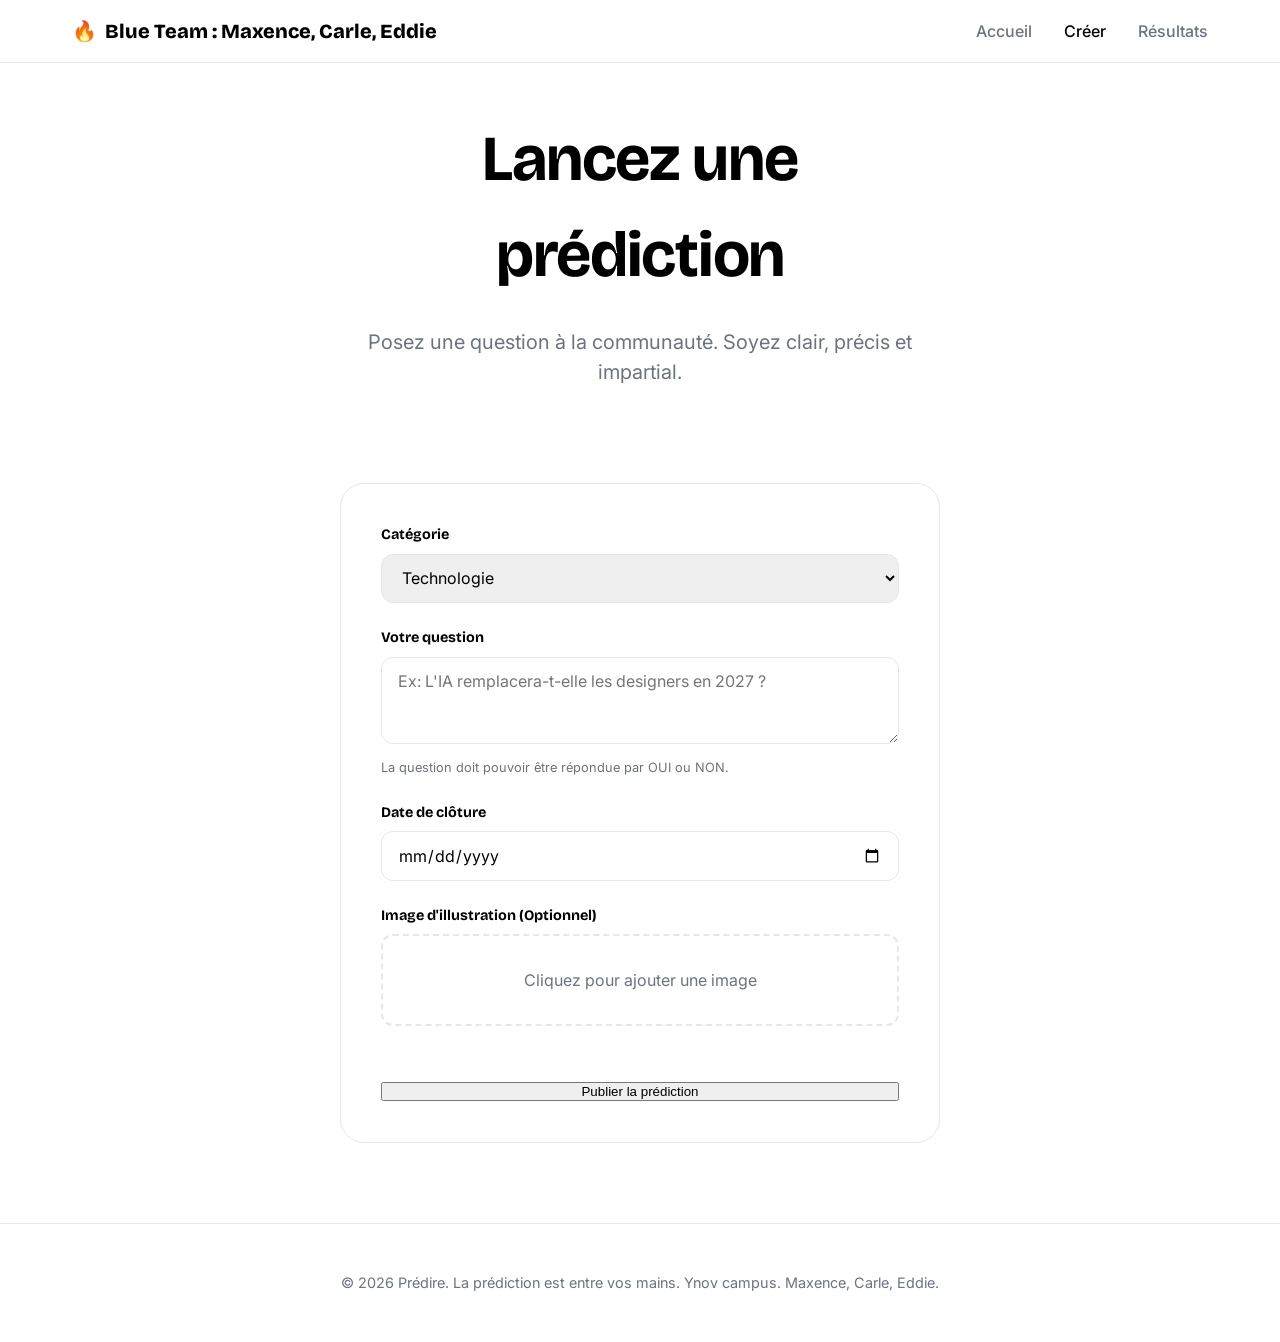
==== PageCréer.html @ 03eb4b32 "g h" ====
<!DOCTYPE html>
<html lang="fr">

<head>
    <meta charset="UTF-8">
    <meta name="viewport" content="width=device-width, initial-scale=1.0">
    <title>Créer une Prédiction | Blue Team</title>
    <link rel="stylesheet" href="style.css">
    <link rel="stylesheet" href="PageCréer.css">
</head>

<body>

    <header class="header">
        <div class="header-container">
            <a href="index.html" class="logo">
                <div class="logo-icon">🔥</div>
                <span class="logo-text">Blue Team : Maxence, Carle, Eddie</span>
            </a>
            <nav class="nav">
                <a href="index.html" class="nav-link">Accueil</a>
                <a href="PageCréer.html" class="nav-link active">Créer</a>
                <a href="#" class="nav-link">Résultats</a>
            </nav>
        </div>
    </header>

    <main class="container">
        <div class="create-wrapper">
            <div class="hero" style="padding: 3rem 0;">
                <h1>Lancez une prédiction</h1>
                <p>Posez une question à la communauté. Soyez clair, précis et impartial.</p>
            </div>

            <form class="create-form">
                <div class="form-group">
                    <label for="category">Catégorie</label>
                    <select id="category" class="form-input">
                        <option value="Technologie">Technologie</option>
                        <option value="Sport">Sport</option>
                        <option value="Culture">Culture</option>
                        <option value="Température">Température</option>
                        <option value="Science">Science</option>
                        <option value="Politique">Politique</option>
                        <option value="Jeux">Jeux</option>
                        <option value="Universitaire">Universitaire</option>
                    </select>
                </div>

                <div class="form-group">
                    <label for="question">Votre question</label>
                    <textarea id="question" class="form-input"
                        placeholder="Ex: L'IA remplacera-t-elle les designers en 2027 ?" rows="3"></textarea>
                    <small>La question doit pouvoir être répondue par OUI ou NON.</small>
                </div>

                <div class="form-group">
                    <label for="date">Date de clôture</label>
                    <input type="date" id="date" class="form-input">
                </div>

                <div class="form-group">
                    <label>Image d'illustration (Optionnel)</label>
                    <div class="file-upload">
                        <span>Cliquez pour ajouter une image</span>
                    </div>
                </div>

                <button type="submit" class="button" style="width: 100%; margin-top: 2rem;">Publier la
                    prédiction</button>
            </form>
        </div>
    </main>

    <footer class="main-footer">
        © 2026 Prédire. La prédiction est entre vos mains. Ynov campus. Maxence, Carle, Eddie.
    </footer>

</body>

</html>
---- style.css ----
@import url('https://fonts.googleapis.com/css2?family=Bricolage+Grotesque:opsz,wght@12..96,200..800&family=Inter:ital,opsz,wght@0,14..32,100..900;1,14..32,100..900&display=swap');

:root {
    --bg-primary: #ffffff;
    --bg-secondary: #f9fafb;
    --text-primary: #000000;
    --text-secondary: #6b7280;
    --accent: #6ee881;
    --accent-hover: #5cd66e;
    --danger: #ef4444;
    --border: #e5e7eb;
    --card-shadow: 0 1px 3px rgba(0, 0, 0, 0.1), 0 1px 2px rgba(0, 0, 0, 0.06);
    --font-heading: 'Bricolage Grotesque', sans-serif;
    --font-body: 'Inter', sans-serif;
}

* {
    margin: 0;
    padding: 0;
    box-sizing: border-box;
}

body {
    font-family: var(--font-body);
    background-color: var(--bg-primary);
    color: var(--text-primary);
    line-height: 1.5;
    -webkit-font-smoothing: antialiased;
}

.container {
    max-width: 1200px;
    margin: 0 auto;
    padding: 0 2rem;
}

/* Header */
.header {
    border-bottom: 1px solid var(--border);
    padding: 1rem 0;
    position: sticky;
    top: 0;
    background: rgba(255, 255, 255, 0.8);
    backdrop-filter: blur(10px);
    z-index: 100;
}

.header-container {
    max-width: 1200px;
    margin: 0 auto;
    padding: 0 2rem;
    display: flex;
    justify-content: space-between;
    align-items: center;
}

.logo {
    display: flex;
    align-items: center;
    gap: 0.5rem;
    text-decoration: none;
    color: var(--text-primary);
    font-weight: 800;
    font-size: 1.25rem;
    font-family: var(--font-heading);
}

.nav {
    display: flex;
    gap: 2rem;
}

.nav-link {
    text-decoration: none;
    color: var(--text-secondary);
    font-weight: 500;
    transition: color 0.2s;
}

.nav-link:hover,
.nav-link.active {
    color: var(--text-primary);
}

/* Hero Section */
.hero {
    padding: 5rem 0 3rem;
    text-align: center;
}

.hero h1 {
    font-family: var(--font-heading);
    font-size: 4rem;
    letter-spacing: -0.02em;
    margin-bottom: 1.5rem;
    font-weight: 700;
}

.hero p {
    color: var(--text-secondary);
    font-size: 1.25rem;
    max-width: 600px;
    margin: 0 auto 3rem;
}

.stats-grid {
    display: flex;
    justify-content: center;
    gap: 4rem;
}

.stat-card {
    display: flex;
    flex-direction: column;
}

.stat-number {
    font-size: 2.5rem;
    font-weight: 700;
    font-family: var(--font-heading);
}

.stat-label {
    color: var(--text-secondary);
    text-transform: uppercase;
    font-size: 0.75rem;
    letter-spacing: 0.05em;
    font-weight: 600;
}

/* Filters */
.filters {
    display: flex;
    justify-content: center;
    gap: 0.75rem;
    margin-bottom: 4rem;
    flex-wrap: wrap;
}

.filter-btn {
    background: white;
    border: 1px solid var(--border);
    padding: 0.6rem 1.2rem;
    border-radius: 100px;
    font-weight: 600;
    font-size: 0.9rem;
    cursor: pointer;
    transition: all 0.2s;
    color: #000000;
    /* Texte noir */
}

.filter-btn:hover {
    background: var(--bg-secondary);
    border-color: var(--text-primary);
}

.filter-btn.active {
    background: var(--text-primary);
    color: white !important;
    border-color: var(--text-primary);
}

/* Poll Cards */
.poll-grid {
    display: grid;
    grid-template-columns: repeat(auto-fit, minmax(350px, 1fr));
    gap: 2rem;
    padding-bottom: 5rem;
}

.poll-card {
    background: white;
    padding: 2.5rem;
    border-radius: 1.5rem;
    border: 1px solid var(--border);
    transition: transform 0.2s, box-shadow 0.2s;
}

.poll-card:hover {
    transform: translateY(-4px);
    box-shadow: 0 10px 15px -3px rgba(0, 0, 0, 0.1);
}

.poll-category {
    font-size: 0.75rem;
    font-weight: 700;
    letter-spacing: 0.1em;
    color: var(--text-secondary);
    margin-bottom: 1rem;
}

.poll-question {
    font-family: var(--font-heading);
    font-size: 1.5rem;
    margin-bottom: 2rem;
    line-height: 1.2;
}

.poll-actions {
    display: flex;
    gap: 1rem;
    margin-bottom: 2.5rem;
}

.vote-btn {
    flex: 1;
    padding: 1rem;
    border: 1px solid var(--border);
    border-radius: 0.75rem;
    font-weight: 700;
    font-size: 1rem;
    cursor: pointer;
    transition: all 0.2s;
}

.vote-btn.yes {
    background: var(--accent);
    border-color: var(--accent);
    color: var(--text-primary);
}

.vote-btn.yes:hover {
    background: var(--accent-hover);
}

.vote-btn.no {
    background: white;
    color: var(--text-primary);
}

.vote-btn.no:hover {
    background: var(--bg-secondary);
}

/* Progress Section */
.progress-section {
    margin-bottom: 1.5rem;
}

.progress-labels {
    display: flex;
    justify-content: space-between;
    font-size: 0.85rem;
    font-weight: 700;
    margin-bottom: 0.75rem;
}

.oui-label {
    color: var(--text-primary);
}

.non-label {
    color: var(--text-secondary);
}

.progress-bar-wrap {
    height: 10px;
    background: #f3f4f6;
    border-radius: 10px;
    display: flex;
    overflow: hidden;
}

.progress-fill-yes {
    background: var(--accent);
    height: 100%;
}

.progress-fill-no {
    background: #e5e7eb;
    height: 100%;
}

.poll-footer {
    display: flex;
    justify-content: space-between;
    font-size: 0.75rem;
    color: var(--text-secondary);
    padding-top: 1.5rem;
    border-top: 1px solid var(--border);
}

.main-footer {
    padding: 3rem;
    text-align: center;
    border-top: 1px solid var(--border);
    color: var(--text-secondary);
    font-size: 0.9rem;
}

/* Responsive */
@media (max-width: 768px) {
    .hero h1 {
        font-size: 2.5rem;
    }

    .stats-grid {
        gap: 2rem;
        flex-direction: column;
    }

    .nav {
        display: none;
    }
}
---- PageCréer.css ----
.create-wrapper {
    max-width: 600px;
    margin: 0 auto;
}

.create-form {
    background: #ffffff;
    padding: 2.5rem;
    border-radius: 1.5rem;
    border: 1px solid var(--border);
    margin-bottom: 5rem;
}

.form-group {
    margin-bottom: 1.5rem;
}

.form-group label {
    display: block;
    margin-bottom: 0.5rem;
    font-weight: 700;
    font-family: var(--font-heading);
    font-size: 0.9rem;
}

.form-input {
    width: 100%;
    padding: 0.8rem 1rem;
    border-radius: 0.75rem;
    border: 1px solid var(--border);
    font-family: var(--font-body);
    font-size: 1rem;
    transition: border-color 0.2s;
}

.form-input:focus {
    outline: none;
    border-color: var(--text-primary);
}

.file-upload {
    border: 2px dashed var(--border);
    padding: 2rem;
    text-align: center;
    border-radius: 0.75rem;
    color: var(--text-secondary);
    cursor: pointer;
    transition: all 0.2s;
}

.file-upload:hover {
    border-color: var(--text-primary);
    background: var(--bg-secondary);
}

small {
    display: block;
    margin-top: 0.5rem;
    color: var(--text-secondary);
    font-size: 0.8rem;
}
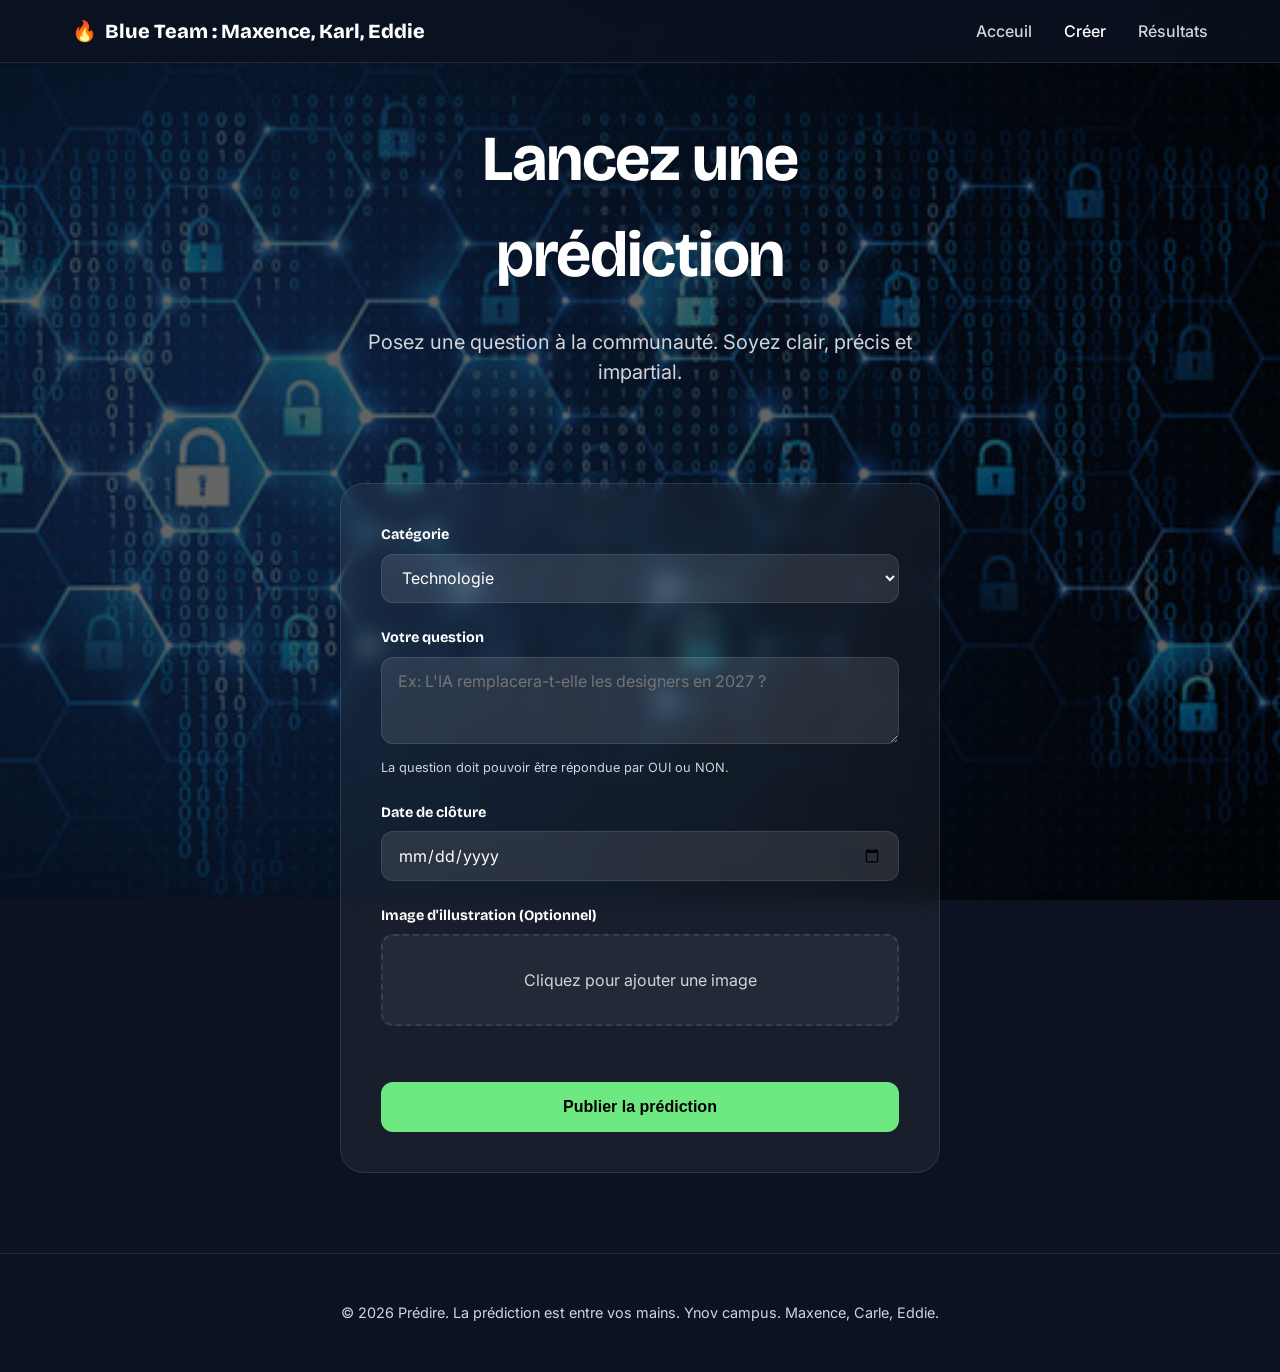
==== commit a4f54273: "d d" ====
--- a/PageCréer.html
+++ b/PageCréer.html
@@ -15,12 +15,12 @@
         <div class="header-container">
             <a href="index.html" class="logo">
                 <div class="logo-icon">🔥</div>
-                <span class="logo-text">Blue Team : Maxence, Carle, Eddie</span>
+                <span class="logo-text">Blue Team : Maxence, Karl, Eddie</span>
             </a>
             <nav class="nav">
-                <a href="index.html" class="nav-link">Accueil</a>
+                <a href="index.html" class="nav-link">Acceuil</a>
                 <a href="PageCréer.html" class="nav-link active">Créer</a>
-                <a href="#" class="nav-link">Résultats</a>
+                <a href="PageDeResultat.html" class="nav-link">Résultats</a>
             </nav>
         </div>
     </header>
--- a/style.css
+++ b/style.css
@@ -3,13 +3,13 @@
 :root {
     --bg-primary: #ffffff;
     --bg-secondary: #f9fafb;
-    --text-primary: #000000;
-    --text-secondary: #6b7280;
+    --text-primary: #ffffff;
+    --text-secondary: #d1d5db;
     --accent: #6ee881;
     --accent-hover: #5cd66e;
     --danger: #ef4444;
-    --border: #e5e7eb;
-    --card-shadow: 0 1px 3px rgba(0, 0, 0, 0.1), 0 1px 2px rgba(0, 0, 0, 0.06);
+    --border: rgba(255, 255, 255, 0.1);
+    --card-shadow: 0 4px 6px -1px rgba(0, 0, 0, 0.3);
     --font-heading: 'Bricolage Grotesque', sans-serif;
     --font-body: 'Inter', sans-serif;
 }
@@ -22,7 +22,11 @@
 
 body {
     font-family: var(--font-body);
-    background-color: var(--bg-primary);
+    background-image: linear-gradient(rgba(0, 0, 0, 0.6), rgba(0, 0, 0, 0.6)), url('img/360_F_139082292_2tGXq1sTw6Dv98CVVhQe4BCz2OJUyLIq.jpg');
+    background-size: cover;
+    background-position: center;
+    background-attachment: fixed;
+    background-color: #0c1221;
     color: var(--text-primary);
     line-height: 1.5;
     -webkit-font-smoothing: antialiased;
@@ -40,7 +44,7 @@
     padding: 1rem 0;
     position: sticky;
     top: 0;
-    background: rgba(255, 255, 255, 0.8);
+    background: rgba(12, 18, 33, 0.8);
     backdrop-filter: blur(10px);
     z-index: 100;
 }
@@ -138,7 +142,7 @@
 }
 
 .filter-btn {
-    background: white;
+    background: rgba(255, 255, 255, 0.1);
     border: 1px solid var(--border);
     padding: 0.6rem 1.2rem;
     border-radius: 100px;
@@ -146,19 +150,18 @@
     font-size: 0.9rem;
     cursor: pointer;
     transition: all 0.2s;
-    color: #000000;
-    /* Texte noir */
+    color: white;
 }
 
 .filter-btn:hover {
-    background: var(--bg-secondary);
-    border-color: var(--text-primary);
+    background: rgba(255, 255, 255, 0.2);
+    border-color: var(--accent);
 }
 
 .filter-btn.active {
-    background: var(--text-primary);
-    color: white !important;
-    border-color: var(--text-primary);
+    background: var(--accent);
+    color: #000 !important;
+    border-color: var(--accent);
 }
 
 /* Poll Cards */
@@ -170,7 +173,8 @@
 }
 
 .poll-card {
-    background: white;
+    background: rgba(255, 255, 255, 0.05);
+    backdrop-filter: blur(5px);
     padding: 2.5rem;
     border-radius: 1.5rem;
     border: 1px solid var(--border);
@@ -217,20 +221,45 @@
 .vote-btn.yes {
     background: var(--accent);
     border-color: var(--accent);
-    color: var(--text-primary);
+    color: #000;
 }
 
 .vote-btn.yes:hover {
     background: var(--accent-hover);
+    transform: scale(1.05);
 }
 
 .vote-btn.no {
-    background: white;
-    color: var(--text-primary);
+    background: rgba(255, 255, 255, 0.1);
+    color: white;
+    border: 1px solid var(--border);
 }
 
 .vote-btn.no:hover {
-    background: var(--bg-secondary);
+    background: rgba(255, 255, 255, 0.2);
+    transform: scale(1.05);
+}
+
+/* Common Button */
+.button {
+    background: var(--accent);
+    color: #000;
+    padding: 1rem 2rem;
+    border-radius: 0.75rem;
+    border: none;
+    font-weight: 700;
+    font-size: 1rem;
+    cursor: pointer;
+    transition: all 0.2s;
+    text-align: center;
+    text-decoration: none;
+    display: inline-block;
+}
+
+.button:hover {
+    background: var(--accent-hover);
+    transform: translateY(-2px);
+    box-shadow: 0 4px 12px rgba(110, 232, 129, 0.3);
 }
 
 /* Progress Section */
@@ -256,7 +285,7 @@
 
 .progress-bar-wrap {
     height: 10px;
-    background: #f3f4f6;
+    background: rgba(255, 255, 255, 0.1);
     border-radius: 10px;
     display: flex;
     overflow: hidden;
@@ -268,7 +297,7 @@
 }
 
 .progress-fill-no {
-    background: #e5e7eb;
+    background: rgba(255, 255, 255, 0.05);
     height: 100%;
 }
 
@@ -279,6 +308,24 @@
     color: var(--text-secondary);
     padding-top: 1.5rem;
     border-top: 1px solid var(--border);
+}
+
+.badge-finish {
+    background: var(--accent);
+    color: #000;
+    padding: 2px 8px;
+    border-radius: 4px;
+    font-size: 0.65rem;
+    margin-left: 0.5rem;
+}
+
+.badge-ongoing {
+    background: rgba(255, 255, 255, 0.1);
+    color: var(--text-secondary);
+    padding: 2px 8px;
+    border-radius: 4px;
+    font-size: 0.65rem;
+    margin-left: 0.5rem;
 }
 
 .main-footer {
--- a/PageCréer.css
+++ b/PageCréer.css
@@ -4,7 +4,8 @@
 }
 
 .create-form {
-    background: #ffffff;
+    background: rgba(255, 255, 255, 0.05);
+    backdrop-filter: blur(10px);
     padding: 2.5rem;
     border-radius: 1.5rem;
     border: 1px solid var(--border);
@@ -21,6 +22,7 @@
     font-weight: 700;
     font-family: var(--font-heading);
     font-size: 0.9rem;
+    color: var(--text-primary);
 }
 
 .form-input {
@@ -28,6 +30,8 @@
     padding: 0.8rem 1rem;
     border-radius: 0.75rem;
     border: 1px solid var(--border);
+    background: rgba(255, 255, 255, 0.1);
+    color: white;
     font-family: var(--font-body);
     font-size: 1rem;
     transition: border-color 0.2s;
@@ -35,7 +39,7 @@
 
 .form-input:focus {
     outline: none;
-    border-color: var(--text-primary);
+    border-color: var(--accent);
 }
 
 .file-upload {
@@ -44,13 +48,14 @@
     text-align: center;
     border-radius: 0.75rem;
     color: var(--text-secondary);
+    background: rgba(255, 255, 255, 0.05);
     cursor: pointer;
     transition: all 0.2s;
 }
 
 .file-upload:hover {
-    border-color: var(--text-primary);
-    background: var(--bg-secondary);
+    border-color: var(--accent);
+    background: rgba(255, 255, 255, 0.1);
 }
 
 small {
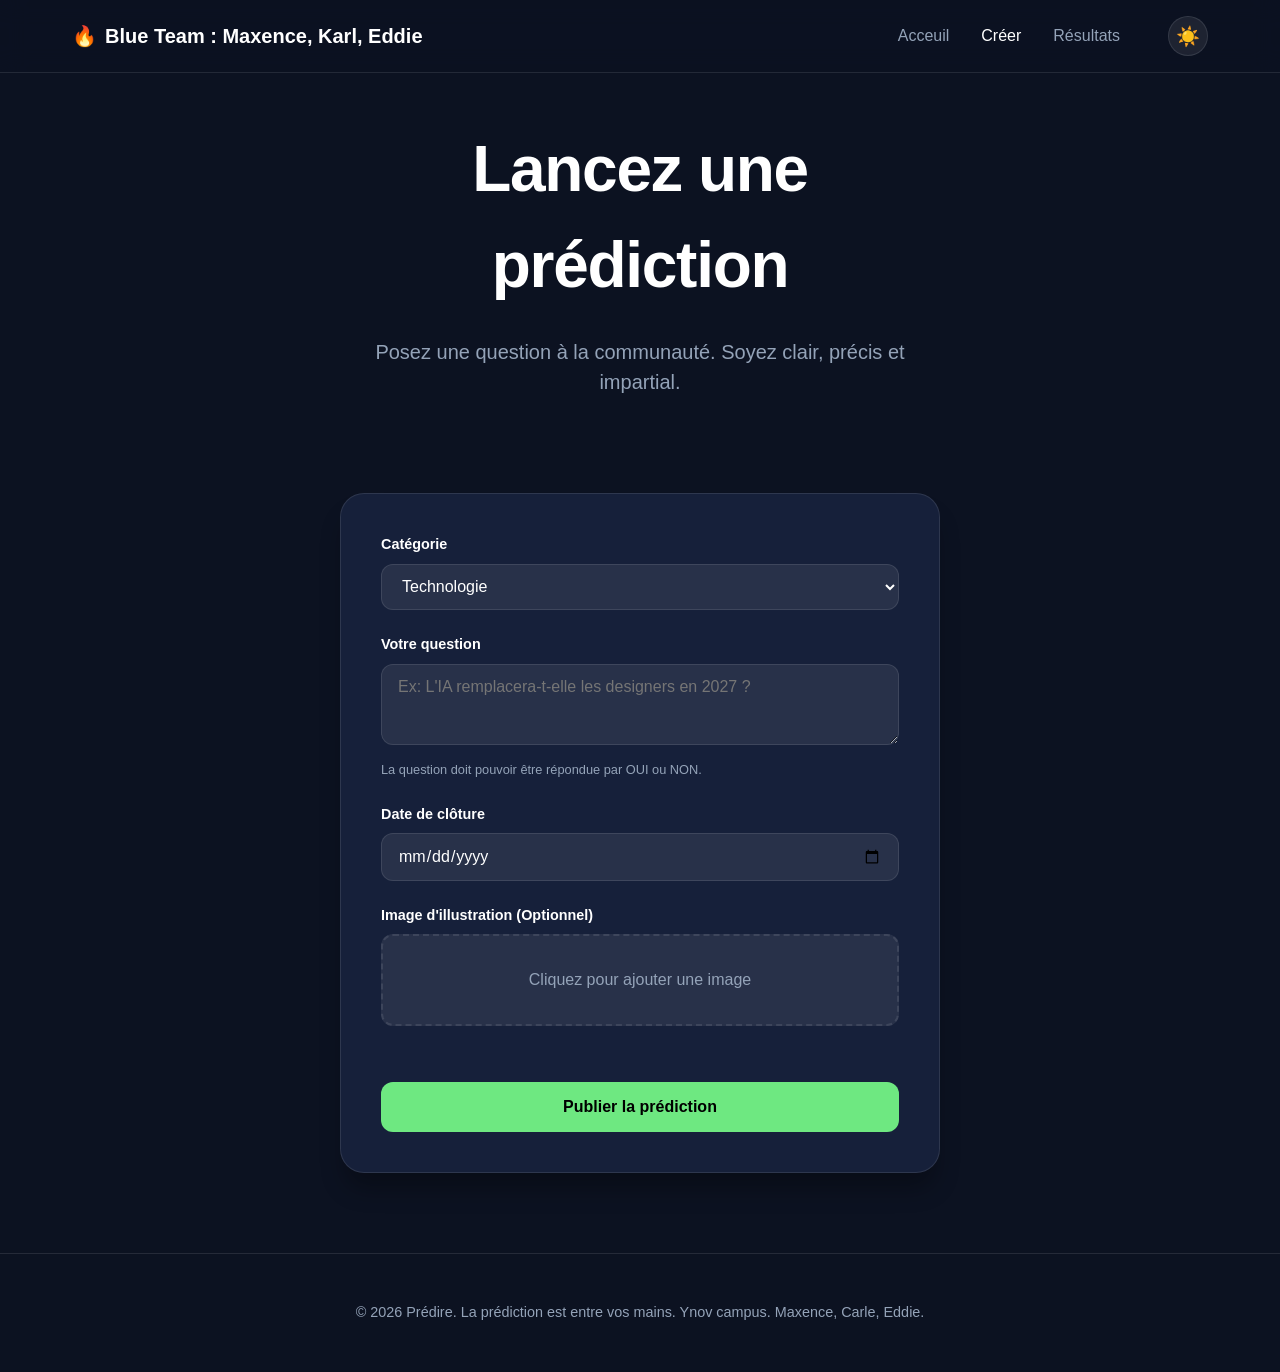
==== commit de98fe22: "e e" ====
--- a/PageCréer.html
+++ b/PageCréer.html
@@ -21,6 +21,7 @@
                 <a href="index.html" class="nav-link">Acceuil</a>
                 <a href="PageCréer.html" class="nav-link active">Créer</a>
                 <a href="PageDeResultat.html" class="nav-link">Résultats</a>
+                <button id="theme-toggle" class="theme-toggle" title="Changer de mode">☀️</button>
             </nav>
         </div>
     </header>
@@ -75,7 +76,7 @@
     <footer class="main-footer">
         © 2026 Prédire. La prédiction est entre vos mains. Ynov campus. Maxence, Carle, Eddie.
     </footer>
-
+    <script src="theme.js"></script>
 </body>
 
 </html>
--- a/style.css
+++ b/style.css
@@ -1,17 +1,37 @@
-@import url('https://fonts.googleapis.com/css2?family=Bricolage+Grotesque:opsz,wght@12..96,200..800&family=Inter:ital,opsz,wght@0,14..32,100..900;1,14..32,100..900&display=swap');
-
 :root {
-    --bg-primary: #ffffff;
-    --bg-secondary: #f9fafb;
-    --text-primary: #ffffff;
-    --text-secondary: #d1d5db;
+    /* Base Colors - Common */
     --accent: #6ee881;
     --accent-hover: #5cd66e;
     --danger: #ef4444;
-    --border: rgba(255, 255, 255, 0.1);
-    --card-shadow: 0 4px 6px -1px rgba(0, 0, 0, 0.3);
     --font-heading: 'Bricolage Grotesque', sans-serif;
     --font-body: 'Inter', sans-serif;
+    
+    /* Default - Night Mode */
+    --bg-primary: #0c1221;
+    --bg-secondary: #16203a;
+    --bg-header: rgba(12, 18, 33, 0.82);
+    --bg-card: rgba(255, 255, 255, 0.04);
+    --text-primary: #ffffff;
+    --text-secondary: #94a3b8;
+    --border: rgba(255, 255, 255, 0.1);
+    --card-shadow: 0 20px 25px -5px rgba(0, 0, 0, 0.3);
+    --nav-active: #ffffff;
+    --filter-btn-bg: rgba(255, 255, 255, 0.08);
+    --filter-btn-text: #ffffff;
+}
+
+[data-theme="white"] {
+    --bg-primary: #f0f4f8;
+    --bg-secondary: #ffffff;
+    --bg-header: rgba(255, 255, 255, 0.85);
+    --bg-card: #ffffff;
+    --text-primary: #1e293b;
+    --text-secondary: #64748b;
+    --border: rgba(0, 0, 0, 0.08);
+    --card-shadow: 0 10px 15px -3px rgba(15, 23, 42, 0.1);
+    --nav-active: #0f172a;
+    --filter-btn-bg: rgba(0, 0, 0, 0.05);
+    --filter-btn-text: #1e293b;
 }
 
 * {
@@ -22,14 +42,11 @@
 
 body {
     font-family: var(--font-body);
-    background-image: linear-gradient(rgba(0, 0, 0, 0.6), rgba(0, 0, 0, 0.6)), url('img/360_F_139082292_2tGXq1sTw6Dv98CVVhQe4BCz2OJUyLIq.jpg');
-    background-size: cover;
-    background-position: center;
-    background-attachment: fixed;
-    background-color: #0c1221;
+    background-color: var(--bg-primary);
     color: var(--text-primary);
     line-height: 1.5;
     -webkit-font-smoothing: antialiased;
+    transition: background-color 0.3s ease, color 0.3s ease;
 }
 
 .container {
@@ -44,9 +61,10 @@
     padding: 1rem 0;
     position: sticky;
     top: 0;
-    background: rgba(12, 18, 33, 0.8);
-    backdrop-filter: blur(10px);
+    background: var(--bg-header);
+    backdrop-filter: blur(12px);
     z-index: 100;
+    transition: background-color 0.3s ease, border-color 0.3s ease;
 }
 
 .header-container {
@@ -72,6 +90,7 @@
 .nav {
     display: flex;
     gap: 2rem;
+    align-items: center;
 }
 
 .nav-link {
@@ -83,7 +102,30 @@
 
 .nav-link:hover,
 .nav-link.active {
+    color: var(--nav-active);
+}
+
+/* Theme Toggle */
+.theme-toggle {
+    background: var(--filter-btn-bg);
+    border: 1px solid var(--border);
     color: var(--text-primary);
+    width: 40px;
+    height: 40px;
+    border-radius: 50%;
+    display: flex;
+    align-items: center;
+    justify-content: center;
+    cursor: pointer;
+    font-size: 1.2rem;
+    transition: all 0.2s;
+    margin-left: 1rem;
+}
+
+.theme-toggle:hover {
+    background: var(--accent);
+    color: #000;
+    border-color: var(--accent);
 }
 
 /* Hero Section */
@@ -142,7 +184,7 @@
 }
 
 .filter-btn {
-    background: rgba(255, 255, 255, 0.1);
+    background: var(--filter-btn-bg);
     border: 1px solid var(--border);
     padding: 0.6rem 1.2rem;
     border-radius: 100px;
@@ -150,11 +192,12 @@
     font-size: 0.9rem;
     cursor: pointer;
     transition: all 0.2s;
-    color: white;
+    color: var(--filter-btn-text);
 }
 
 .filter-btn:hover {
-    background: rgba(255, 255, 255, 0.2);
+    background: var(--accent);
+    color: #000;
     border-color: var(--accent);
 }
 
@@ -173,17 +216,18 @@
 }
 
 .poll-card {
-    background: rgba(255, 255, 255, 0.05);
-    backdrop-filter: blur(5px);
+    background: var(--bg-card);
+    backdrop-filter: blur(8px);
     padding: 2.5rem;
     border-radius: 1.5rem;
     border: 1px solid var(--border);
-    transition: transform 0.2s, box-shadow 0.2s;
+    transition: transform 0.2s, box-shadow 0.2s, background-color 0.3s, border-color 0.3s;
+    box-shadow: var(--card-shadow);
 }
 
 .poll-card:hover {
     transform: translateY(-4px);
-    box-shadow: 0 10px 15px -3px rgba(0, 0, 0, 0.1);
+    box-shadow: 0 25px 50px -12px rgba(0, 0, 0, 0.15);
 }
 
 .poll-category {
@@ -226,18 +270,18 @@
 
 .vote-btn.yes:hover {
     background: var(--accent-hover);
-    transform: scale(1.05);
+    transform: scale(1.02);
 }
 
 .vote-btn.no {
-    background: rgba(255, 255, 255, 0.1);
-    color: white;
+    background: var(--filter-btn-bg);
+    color: var(--text-primary);
     border: 1px solid var(--border);
 }
 
 .vote-btn.no:hover {
-    background: rgba(255, 255, 255, 0.2);
-    transform: scale(1.05);
+    background: var(--border);
+    transform: scale(1.02);
 }
 
 /* Common Button */
@@ -270,13 +314,13 @@
 .progress-labels {
     display: flex;
     justify-content: space-between;
-    font-size: 0.85rem;
+    font-size: 1rem;
     font-weight: 700;
     margin-bottom: 0.75rem;
 }
 
 .oui-label {
-    color: var(--text-primary);
+    color: var(--accent);
 }
 
 .non-label {
@@ -285,7 +329,7 @@
 
 .progress-bar-wrap {
     height: 10px;
-    background: rgba(255, 255, 255, 0.1);
+    background: var(--border);
     border-radius: 10px;
     display: flex;
     overflow: hidden;
@@ -297,7 +341,7 @@
 }
 
 .progress-fill-no {
-    background: rgba(255, 255, 255, 0.05);
+    background: transparent;
     height: 100%;
 }
 
@@ -320,7 +364,7 @@
 }
 
 .badge-ongoing {
-    background: rgba(255, 255, 255, 0.1);
+    background: var(--filter-btn-bg);
     color: var(--text-secondary);
     padding: 2px 8px;
     border-radius: 4px;
@@ -334,6 +378,7 @@
     border-top: 1px solid var(--border);
     color: var(--text-secondary);
     font-size: 0.9rem;
+    transition: border-color 0.3s ease;
 }
 
 /* Responsive */
--- a/PageCréer.css
+++ b/PageCréer.css
@@ -4,12 +4,14 @@
 }
 
 .create-form {
-    background: rgba(255, 255, 255, 0.05);
+    background: var(--bg-secondary);
     backdrop-filter: blur(10px);
     padding: 2.5rem;
     border-radius: 1.5rem;
     border: 1px solid var(--border);
     margin-bottom: 5rem;
+    box-shadow: var(--card-shadow);
+    transition: background-color 0.3s ease, border-color 0.3s ease;
 }
 
 .form-group {
@@ -30,16 +32,17 @@
     padding: 0.8rem 1rem;
     border-radius: 0.75rem;
     border: 1px solid var(--border);
-    background: rgba(255, 255, 255, 0.1);
-    color: white;
+    background: var(--filter-btn-bg);
+    color: var(--text-primary);
     font-family: var(--font-body);
     font-size: 1rem;
-    transition: border-color 0.2s;
+    transition: all 0.2s;
 }
 
 .form-input:focus {
     outline: none;
     border-color: var(--accent);
+    background: var(--bg-secondary);
 }
 
 .file-upload {
@@ -48,14 +51,14 @@
     text-align: center;
     border-radius: 0.75rem;
     color: var(--text-secondary);
-    background: rgba(255, 255, 255, 0.05);
+    background: var(--filter-btn-bg);
     cursor: pointer;
     transition: all 0.2s;
 }
 
 .file-upload:hover {
     border-color: var(--accent);
-    background: rgba(255, 255, 255, 0.1);
+    background: var(--bg-card);
 }
 
 small {
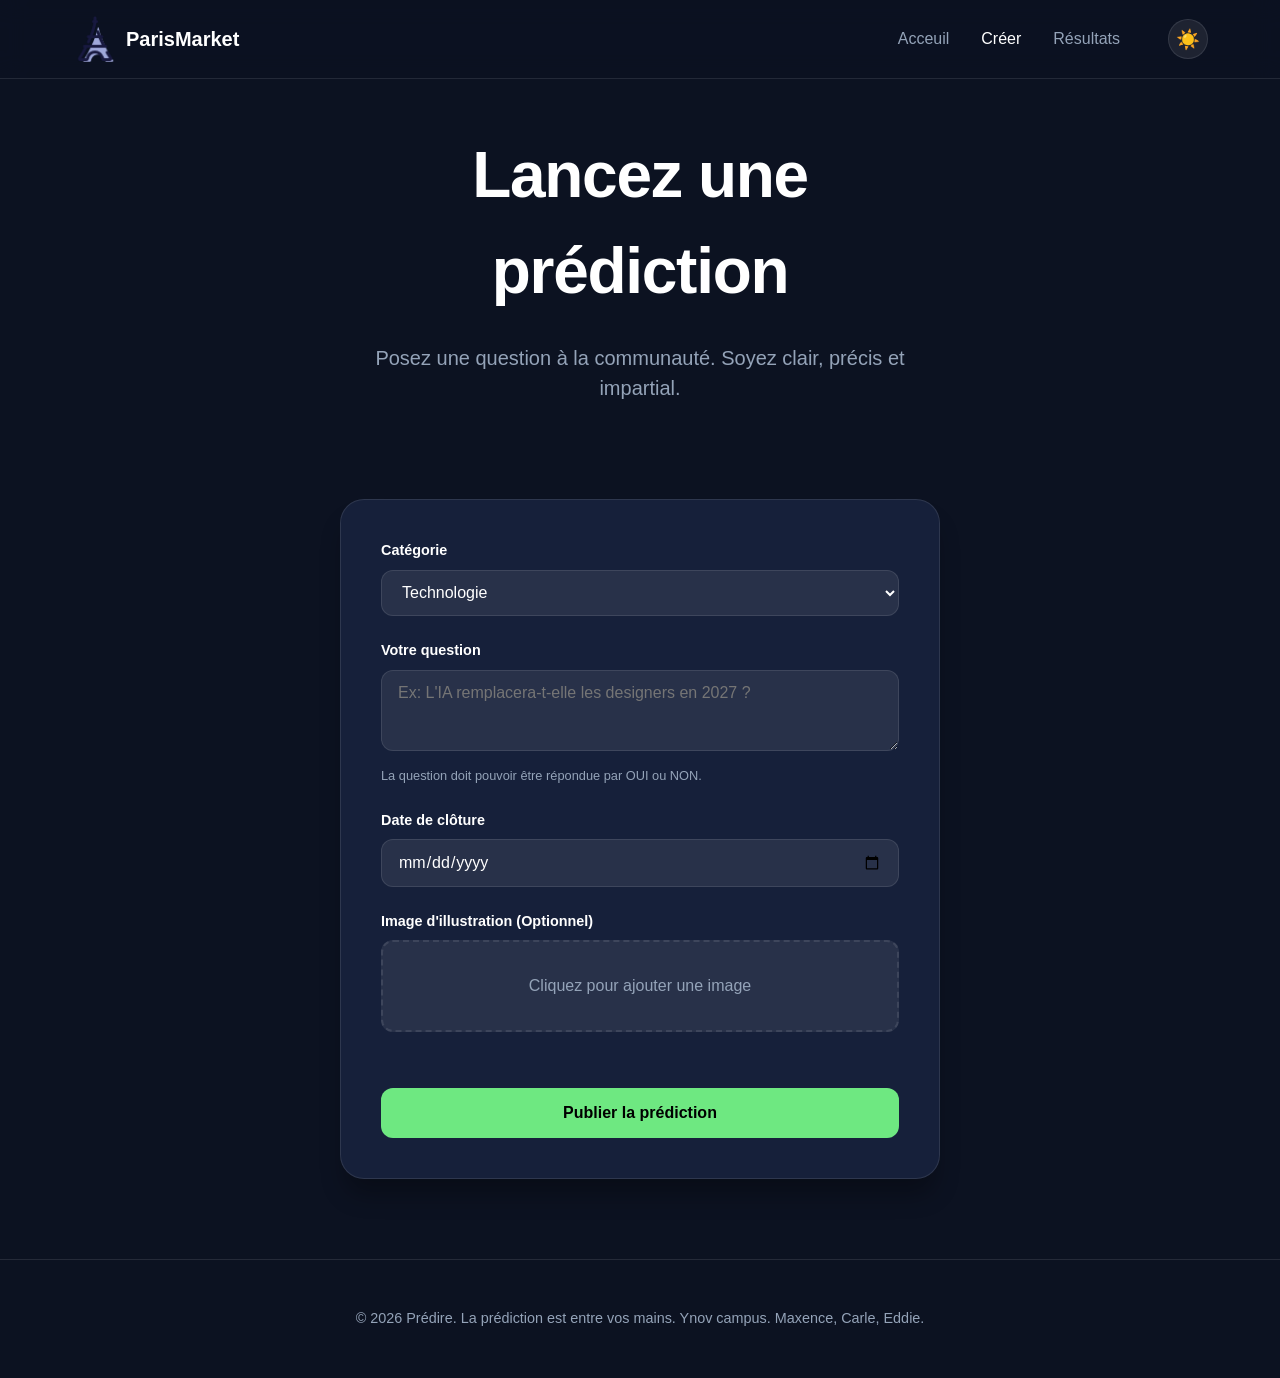
==== commit 4bbf85d4: "final" ====
--- a/PageCréer.html
+++ b/PageCréer.html
@@ -4,7 +4,8 @@
 <head>
     <meta charset="UTF-8">
     <meta name="viewport" content="width=device-width, initial-scale=1.0">
-    <title>Créer une Prédiction | Blue Team</title>
+    <title>Créer une Prédiction | ParisMarket</title>
+    <link rel="icon" type="image/png" href="wwwroot/images/parismarket-logo.png">
     <link rel="stylesheet" href="style.css">
     <link rel="stylesheet" href="PageCréer.css">
 </head>
@@ -14,8 +15,8 @@
     <header class="header">
         <div class="header-container">
             <a href="index.html" class="logo">
-                <div class="logo-icon">🔥</div>
-                <span class="logo-text">Blue Team : Maxence, Karl, Eddie</span>
+                <img class="logo-icon" src="wwwroot/images/parismarket-logo.png" alt="ParisMarket">
+                <span class="logo-text">ParisMarket</span>
             </a>
             <nav class="nav">
                 <a href="index.html" class="nav-link">Acceuil</a>
@@ -40,11 +41,12 @@
                         <option value="Technologie">Technologie</option>
                         <option value="Sport">Sport</option>
                         <option value="Culture">Culture</option>
-                        <option value="Température">Température</option>
+                        <option value="Temperature">Température</option>
                         <option value="Science">Science</option>
                         <option value="Politique">Politique</option>
                         <option value="Jeux">Jeux</option>
                         <option value="Universitaire">Universitaire</option>
+                        <option value="Finance">Finance</option>
                     </select>
                 </div>
 
@@ -79,4 +81,4 @@
     <script src="theme.js"></script>
 </body>
 
-</html>+</html>
--- a/style.css
+++ b/style.css
@@ -87,6 +87,14 @@
     font-family: var(--font-heading);
 }
 
+.logo-icon {
+    display: block;
+    width: 46px;
+    height: 46px;
+    object-fit: contain;
+    flex: 0 0 auto;
+}
+
 .nav {
     display: flex;
     gap: 2rem;
@@ -395,4 +403,4 @@
     .nav {
         display: none;
     }
-}+}
